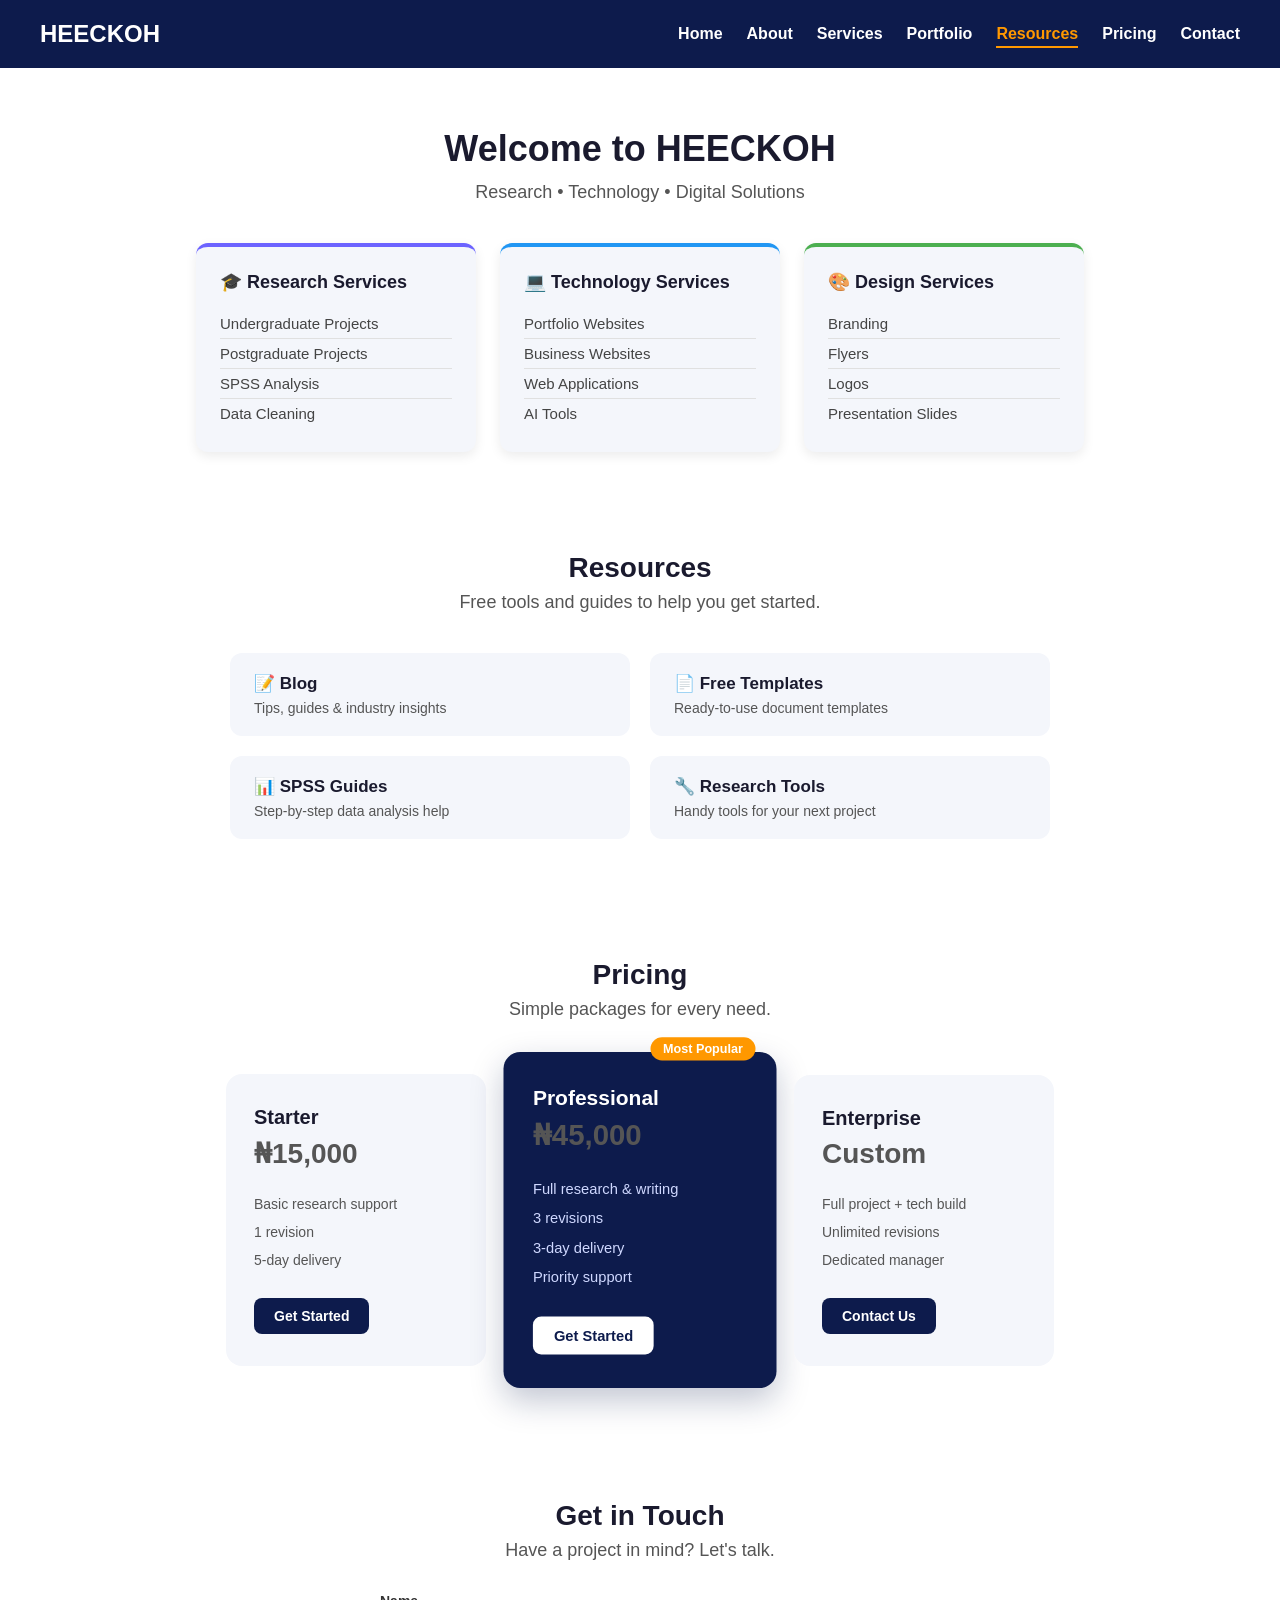
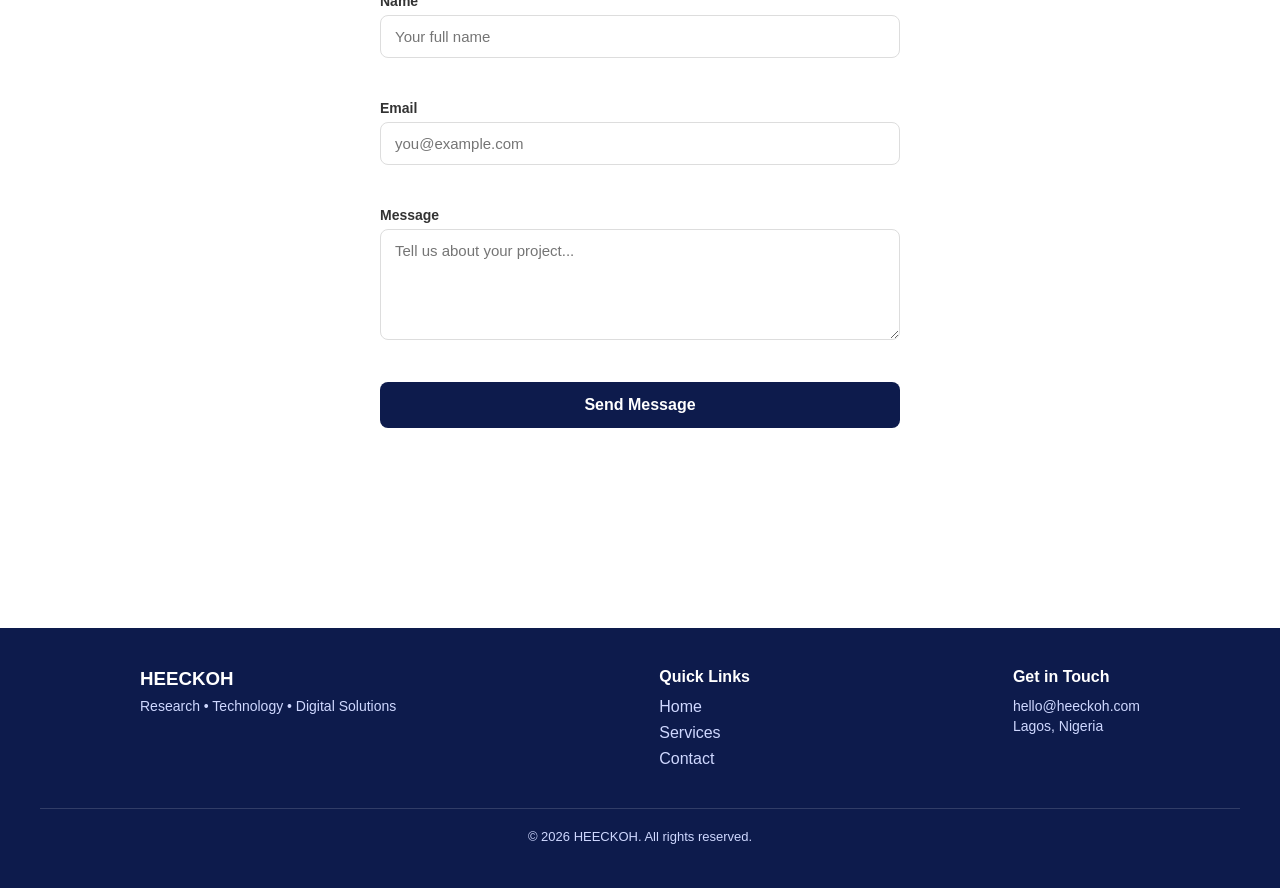
==== index.html @ f9d5b132 "Connect contact form to Formspree with custom thank you redirect" ====
<body>

  <head>
    <meta charset="UTF-8">
    <meta name="viewport" content="width=device-width, initial-scale=1.0">
    <title>HEECKOH - Research • Technology • Digital Solutions</title>
    <meta name="description"
      content="HEECKOH offers research, technology, and design services — from academic projects to full digital products, in Lagos, Nigeria.">
    <link rel="shortcut icon" href="/favicon_io/favicon.ico" type="image/x-icon">
    <link rel="stylesheet" href="style.css">
  </head>

  <body>
    <header>
      <h2>HEECKOH</h2>
      <button class="menu-toggle" id="menuToggle">☰</button>
      <nav id="navMenu">
        <ul>
          <li><a href="#home" data-nav="home">Home</a></li>
          <li><a href="about.html">About</a></li>
          <li><a href="#services" data-nav="services">Services</a></li>
          <li><a href="portfolio.html">Portfolio</a></li>
          <li><a href="#resources" data-nav="resources">Resources</a></li>
          <li><a href="#pricing" data-nav="pricing">Pricing</a></li>
          <li><a href="#contact" data-nav="contact">Contact</a></li>
        </ul>
      </nav>
    </header>

    <main>
      <h1>Welcome to HEECKOH</h1>
      <p>Research • Technology • Digital Solutions</p>
      <!-- SERVICES -->
      <section class="services reveal" id="services">
        <div class="card research">
          <h3>🎓 Research Services</h3>
          <ul>
            <li>Undergraduate Projects</li>
            <li>Postgraduate Projects</li>
            <li>SPSS Analysis</li>
            <li>Data Cleaning</li>
          </ul>
        </div>

        <div class="card technology">
          <h3>💻 Technology Services</h3>
          <ul>
            <li>Portfolio Websites</li>
            <li>Business Websites</li>
            <li>Web Applications</li>
            <li>AI Tools</li>
          </ul>
        </div>

        <div class="card design">
          <h3>🎨 Design Services</h3>
          <ul>
            <li>Branding</li>
            <li>Flyers</li>
            <li>Logos</li>
            <li>Presentation Slides</li>
          </ul>
        </div>
      </section>
      <!-- Resources -->
      <section class="resources reveal" id="resources">
        <h2>Resources</h2>
        <p>Free tools and guides to help you get started.</p>

        <div class="resources-grid">
          <div class="resource-item">
            <h4>📝 Blog</h4>
            <p>Tips, guides & industry insights</p>
          </div>
          <div class="resource-item">
            <h4>📄 Free Templates</h4>
            <p>Ready-to-use document templates</p>
          </div>
          <div class="resource-item">
            <h4>📊 SPSS Guides</h4>
            <p>Step-by-step data analysis help</p>
          </div>
          <div class="resource-item">
            <h4>🔧 Research Tools</h4>
            <p>Handy tools for your next project</p>
          </div>
        </div>
      </section>
      <!-- Pricing -->
      <section class="pricing reveal" id="pricing">
        <h2>Pricing</h2>
        <p>Simple packages for every need.</p>

        <div class="pricing-grid">
          <div class="pricing-card">
            <h3>Starter</h3>
            <p class="price">₦15,000</p>
            <ul>
              <li>Basic research support</li>
              <li>1 revision</li>
              <li>5-day delivery</li>
            </ul>
            <a href="#contact" class="pricing-btn">Get Started</a>
          </div>

          <div class="pricing-card featured">
            <p class="badge">Most Popular</p>
            <h3>Professional</h3>
            <p class="price">₦45,000</p>
            <ul>
              <li>Full research & writing</li>
              <li>3 revisions</li>
              <li>3-day delivery</li>
              <li>Priority support</li>
            </ul>
            <a href="#contact" class="pricing-btn">Get Started</a>
          </div>

          <div class="pricing-card">
            <h3>Enterprise</h3>
            <p class="price">Custom</p>
            <ul>
              <li>Full project + tech build</li>
              <li>Unlimited revisions</li>
              <li>Dedicated manager</li>
            </ul>
            <a href="#contact" class="pricing-btn">Contact Us</a>
          </div>
        </div>
      </section>
      <!-- Contact -->
      <section class="contact reveal" id="contact">
        <h2>Get in Touch</h2>
        <p>Have a project in mind? Let's talk.</p>
        <form class="contact-form" id="contactForm" action="https://formspree.io/f/myegzpjr" method="POST" novalidate>
          <!-- <input type="hidden" name="_redirect" value="https://YOUR-NETLIFY-URL.netlify.app/thank-you.html"> -->
          <div class="form-group">
            <label for="name">Name</label>
            <input type="text" id="name" name="name" placeholder="Your full name">
            <span class="error-message" id="nameError"></span>
          </div>

          <div class="form-group">
            <label for="email">Email</label>
            <input type="email" id="email" name="email" placeholder="you@example.com">
            <span class="error-message" id="emailError"></span>
          </div>

          <div class="form-group">
            <label for="message">Message</label>
            <textarea id="message" name="message" rows="5" placeholder="Tell us about your project..."></textarea>
            <span class="error-message" id="messageError"></span>
          </div>

          <button type="submit" class="submit-btn">Send Message</button>
          <p class="form-success" id="formSuccess"></p>
        </form>
      </section>
    </main>
    <footer>
      <div class="footer-content">
        <div>
          <h3>HEECKOH</h3>
          <p>Research • Technology • Digital Solutions</p>
        </div>

        <div>
          <h4>Quick Links</h4>
          <ul>
            <li><a href="#home">Home</a></li>
            <li><a href="#services">Services</a></li>
            <li><a href="#contact">Contact</a></li>
          </ul>
        </div>

        <div>
          <h4>Get in Touch</h4>
          <p>hello@heeckoh.com</p>
          <p>Lagos, Nigeria</p>
        </div>
      </div>

      <p class="copyright">&copy; 2026 HEECKOH. All rights reserved.</p>
    </footer>
    <button id="backToTop" class="back-to-top" aria-label="Back to top">↑</button>
    <script src="script.js"></script>
  </body>
---- style.css ----
/* Reset default browser spacing */
* {
  margin: 0;
  padding: 0;
  box-sizing: border-box;
}

body {
  opacity: 0;
  transition: opacity 0.6s ease;
}

body.loaded {
  opacity: 1;
}

header {
  transform: translateY(-20px);
  transition: transform 0.6s ease 0.1s;
}

body.loaded header {
  transform: translateY(0);
}

html {
  scroll-behavior: smooth;
}

body {
  font-family: Arial, Helvetica, sans-serif;
  color: #1a1a2e;
}

header {
  background-color: #0d1b4c;
  padding: 20px 40px;
  display: flex;
  justify-content: space-between;
  align-items: center;
}

header h2 {
  color: white;
  font-size: 24px;
}

nav ul {
  list-style: none;
  display: flex;
  gap: 24px;
}

nav a {
  color: white;
  text-decoration: none;
  font-weight: bold;
}

nav a:hover {
  color: #ff9800;
}

main {
  padding: 60px 40px;
  text-align: center;
}

main h1 {
  font-size: 36px;
  margin-bottom: 12px;
}

main p {
  font-size: 18px;
  color: #555;
}

.services {
  display: flex;
  gap: 24px;
  justify-content: center;
  padding: 40px;
  flex-wrap: wrap;
}

.card {
  background-color: #f4f6fb;
  border-radius: 12px;
  padding: 24px;
  width: 280px;
  text-align: left;
  box-shadow: 0 4px 12px rgba(0, 0, 0, 0.08);
  transition: transform 0.2s ease;
}

.card:hover {
  transform: translateY(-6px);
}

.card h3 {
  margin-bottom: 16px;
  font-size: 18px;
}

.card ul {
  list-style: none;
}

.card li {
  padding: 6px 0;
  color: #444;
  font-size: 15px;
  border-bottom: 1px solid #e0e0e0;
}

.card li:last-child {
  border-bottom: none;
}

.card.research {
  border-top: 4px solid #6c63ff;
}

.card.technology {
  border-top: 4px solid #2196f3;
}

.card.design {
  border-top: 4px solid #4caf50;
}


footer {
  background-color: #0d1b4c;
  color: white;
  padding: 40px;
  margin-top: 60px;
}

.footer-content {
  display: flex;
  justify-content: space-between;
  flex-wrap: wrap;
  gap: 32px;
  max-width: 1000px;
  margin: 0 auto;
}

footer h3 {
  margin-bottom: 8px;
}

footer h4 {
  margin-bottom: 12px;
  font-size: 16px;
}

footer ul {
  list-style: none;
}

footer ul li {
  margin-bottom: 8px;
}

footer a {
  color: #cfd8ff;
  text-decoration: none;
}

footer a:hover {
  color: #ff9800;
}

footer p {
  color: #cfd8ff;
  font-size: 14px;
  margin-bottom: 4px;
}

.copyright {
  text-align: center;
  margin-top: 32px;
  padding-top: 20px;
  border-top: 1px solid rgba(255, 255, 255, 0.15);
  font-size: 13px;
}

.about {
  max-width: 800px;
  margin: 0 auto;
  padding: 60px 40px;
  text-align: center;
}

.about h2 {
  font-size: 28px;
  margin-bottom: 20px;
}

.about > p {
  color: #555;
  line-height: 1.6;
  margin-bottom: 40px;
}

.about-grid {
  display: flex;
  gap: 24px;
  text-align: left;
}

.about-item {
  background-color: #f4f6fb;
  border-radius: 12px;
  padding: 24px;
  flex: 1;
  border-left: 4px solid #6c63ff;
}

.about-item h4 {
  margin-bottom: 8px;
}

.about-item p {
  color: #555;
  font-size: 15px;
  line-height: 1.5;
}

.portfolio {
  max-width: 1000px;
  margin: 0 auto;
  padding: 60px 40px;
  text-align: center;
}

.portfolio h2 {
  font-size: 28px;
  margin-bottom: 8px;
}

.portfolio > p {
  color: #555;
  margin-bottom: 40px;
}

.portfolio-grid {
  display: flex;
  gap: 24px;
  flex-wrap: wrap;
  justify-content: center;
}

.portfolio-item {
  width: 280px;
  text-align: left;
}

.portfolio-image {
  width: 100%;
  height: 180px;
  border-radius: 12px;
  margin-bottom: 16px;
}

.research-bg {
  background: linear-gradient(135deg, #6c63ff, #a29bfe);
}

.tech-bg {
  background: linear-gradient(135deg, #2196f3, #64b5f6);
}

.design-bg {
  background: linear-gradient(135deg, #4caf50, #81c784);
}

.portfolio-item h4 {
  margin-bottom: 6px;
}

.portfolio-item p {
  color: #555;
  font-size: 14px;
}

.resources {
  max-width: 900px;
  margin: 0 auto;
  padding: 60px 40px;
  text-align: center;
}

.resources h2 {
  font-size: 28px;
  margin-bottom: 8px;
}

.resources > p {
  color: #555;
  margin-bottom: 40px;
}

.resources-grid {
  display: grid;
  grid-template-columns: repeat(2, 1fr);
  gap: 20px;
  text-align: left;
}

.resource-item {
  background-color: #f4f6fb;
  border-radius: 12px;
  padding: 20px 24px;
  transition: background-color 0.2s ease;
}

.resource-item:hover {
  background-color: #eceffa;
}

.resource-item h4 {
  margin-bottom: 6px;
  font-size: 17px;
}

.resource-item p {
  color: #555;
  font-size: 14px;
}

.pricing {
  max-width: 1000px;
  margin: 0 auto;
  padding: 60px 40px;
  text-align: center;
}

.pricing h2 {
  font-size: 28px;
  margin-bottom: 8px;
}

.pricing > p {
  color: #555;
  margin-bottom: 40px;
}

.pricing-grid {
  display: flex;
  gap: 24px;
  justify-content: center;
  flex-wrap: wrap;
  align-items: center;
}

.pricing-card {
  background-color: #f4f6fb;
  border-radius: 16px;
  padding: 32px 28px;
  width: 260px;
  text-align: left;
  position: relative;
}

.pricing-card.featured {
  background-color: #0d1b4c;
  color: white;
  transform: scale(1.05);
  box-shadow: 0 12px 30px rgba(13, 27, 76, 0.25);
}

.badge {
  position: absolute;
  top: -14px;
  right: 20px;
  background-color: #ff9800;
  color: white;
  font-size: 12px;
  font-weight: bold;
  padding: 4px 12px;
  border-radius: 20px;
}

.pricing-card h3 {
  margin-bottom: 8px;
  font-size: 20px;
}

.price {
  font-size: 28px;
  font-weight: bold;
  margin-bottom: 20px;
}

.pricing-card ul {
  list-style: none;
  margin-bottom: 24px;
}

.pricing-card li {
  padding: 6px 0;
  font-size: 14px;
  color: #555;
}

.pricing-card.featured li {
  color: #cfd8ff;
}

.pricing-btn {
  display: inline-block;
  background-color: #0d1b4c;
  color: white;
  text-decoration: none;
  padding: 10px 20px;
  border-radius: 8px;
  font-size: 14px;
  font-weight: bold;
  transition: opacity 0.2s ease;
}

.pricing-card.featured .pricing-btn {
  background-color: white;
  color: #0d1b4c;
}

.pricing-btn:hover {
  opacity: 0.85;
}

.contact {
  max-width: 600px;
  margin: 0 auto;
  padding: 60px 40px;
  text-align: center;
}

.contact h2 {
  font-size: 28px;
  margin-bottom: 8px;
}

.contact > p {
  color: #555;
  margin-bottom: 32px;
}

.contact-form {
  text-align: left;
  display: flex;
  flex-direction: column;
  gap: 20px;
}

.form-group {
  display: flex;
  flex-direction: column;
  gap: 6px;
}

.form-group label {
  font-size: 14px;
  font-weight: bold;
  color: #333;
}

.form-group input,
.form-group textarea {
  padding: 12px 14px;
  border: 1px solid #ddd;
  border-radius: 8px;
  font-size: 15px;
  font-family: inherit;
  outline: none;
  transition: border-color 0.2s ease;
}

.form-group input:focus,
.form-group textarea:focus {
  border-color: #6c63ff;
}

.form-group textarea {
  resize: vertical;
}

.submit-btn {
  background-color: #0d1b4c;
  color: white;
  border: none;
  padding: 14px 24px;
  border-radius: 8px;
  font-size: 16px;
  font-weight: bold;
  cursor: pointer;
  transition: opacity 0.2s ease;
}

.submit-btn:hover {
  opacity: 0.85;
}

/* Hamburger */
.menu-toggle {
  display: none;
  background: none;
  border: none;
  color: white;
  font-size: 28px;
  cursor: pointer;
}

@media (max-width: 768px) {
 header {
    flex-wrap: wrap;
    padding: 16px 20px;
  }

  .menu-toggle {
    display: block;
  }

  nav {
    width: 100%;
    max-height: 0;
    overflow: hidden;
    transition: max-height 0.3s ease;
  }

  nav.open {
    max-height: 300px;
  }

  nav ul {
    flex-direction: column;
    align-items: center;
    gap: 16px;
    padding: 20px 0;
  }

  main h1 {
    font-size: 28px;
  }

  .services,
  .portfolio-grid,
  .resources-grid {
    flex-direction: column;
    grid-template-columns: 1fr;
    align-items: center;
  }

  .card,
  .portfolio-item,
  .resource-item {
    width: 100%;
    max-width: 340px;
  }

  .about-grid {
    flex-direction: column;
  }

  .pricing-grid {
    flex-direction: column;
    align-items: center;
  }

  .pricing-card.featured {
    transform: scale(1);
  }

  .footer-content {
    flex-direction: column;
    text-align: center;
    gap: 24px;
  }
}

.reveal {
  opacity: 0;
  transform: translateY(30px);
  transition: opacity 0.6s ease, transform 0.6s ease;
}

.reveal.visible {
  opacity: 1;
  transform: translateY(0);
}

nav a.active {
  color: #ff9800;
  position: relative;
}

nav a.active::after {
  content: "";
  position: absolute;
  bottom: -6px;
  left: 0;
  width: 100%;
  height: 2px;
  background-color: #ff9800;
}

.page-hero {
  background-color: #0d1b4c;
  color: white;
  text-align: center;
  padding: 80px 40px;
}

.page-hero h1 {
  font-size: 36px;
  margin-bottom: 12px;
}

.page-hero p {
  color: #cfd8ff;
  font-size: 18px;
}

.case-studies {
  max-width: 1000px;
  margin: 0 auto;
  padding: 60px 40px;
  display: flex;
  flex-direction: column;
  gap: 60px;
}

.case-study {
  display: flex;
  gap: 40px;
  align-items: center;
}

.case-study.reverse {
  flex-direction: row-reverse;
}

.case-image {
  width: 100%;
  max-width: 380px;
  height: 240px;
  border-radius: 16px;
  flex-shrink: 0;
}

.case-content {
  flex: 1;
}

.case-tag {
  display: inline-block;
  background-color: #eceffa;
  color: #0d1b4c;
  font-size: 12px;
  font-weight: bold;
  padding: 4px 12px;
  border-radius: 20px;
  margin-bottom: 12px;
}

.case-content h3 {
  font-size: 22px;
  margin-bottom: 12px;
}

.case-content p {
  color: #555;
  line-height: 1.6;
  margin-bottom: 16px;
}

.case-tags {
  list-style: none;
  display: flex;
  gap: 10px;
  flex-wrap: wrap;
}

.case-tags li {
  background-color: #f4f6fb;
  color: #333;
  font-size: 13px;
  padding: 6px 12px;
  border-radius: 8px;
}

@media (max-width: 768px) {
  .case-study,
  .case-study.reverse {
    flex-direction: column;
  }

  .case-image {
    max-width: 100%;
  }
}

.back-to-top {
  position: fixed;
  bottom: 30px;
  right: 30px;
  width: 48px;
  height: 48px;
  border-radius: 50%;
  background-color: #0d1b4c;
  color: white;
  border: none;
  font-size: 20px;
  cursor: pointer;
  opacity: 0;
  visibility: hidden;
  transform: translateY(10px);
  transition: opacity 0.3s ease, transform 0.3s ease, background-color 0.2s ease;
  z-index: 100;
}

.back-to-top.show {
  opacity: 1;
  visibility: visible;
  transform: translateY(0);
}

.back-to-top:hover {
  background-color: #1a2d6b;
}

.story {
  max-width: 700px;
  margin: 0 auto;
  padding: 60px 40px;
  text-align: center;
}

.story h2 {
  font-size: 28px;
  margin-bottom: 20px;
}

.story p {
  color: #555;
  line-height: 1.7;
  margin-bottom: 16px;
}

.mission-vision {
  max-width: 1000px;
  margin: 0 auto;
  padding: 20px 40px 60px;
  display: flex;
  gap: 24px;
  flex-wrap: wrap;
  justify-content: center;
}

.mv-card {
  background-color: #f4f6fb;
  border-radius: 12px;
  padding: 28px;
  width: 280px;
  text-align: left;
}

.mv-card h3 {
  margin-bottom: 12px;
  font-size: 18px;
}

.mv-card p {
  color: #555;
  font-size: 15px;
  line-height: 1.6;
}

.team {
  background-color: #f9fafc;
  padding: 60px 40px;
  text-align: center;
}

.team h2 {
  font-size: 28px;
  margin-bottom: 8px;
}

.team > p {
  color: #555;
  margin-bottom: 40px;
}

.team-grid {
  display: flex;
  gap: 32px;
  justify-content: center;
  flex-wrap: wrap;
}

.team-member {
  width: 220px;
}

.team-avatar {
  width: 120px;
  height: 120px;
  border-radius: 50%;
  margin: 0 auto 16px;
}

.team-member h4 {
  margin-bottom: 4px;
  font-size: 17px;
}

.team-member p {
  color: #555;
  font-size: 14px;
}

.not-found {
  max-width: 500px;
  margin: 0 auto;
  padding: 100px 40px;
  text-align: center;
}

.error-code {
  font-size: 80px;
  font-weight: bold;
  color: #6c63ff;
  margin-bottom: 0;
  line-height: 1;
}

.not-found h1 {
  font-size: 28px;
  margin: 12px 0 16px;
}

.not-found p {
  color: #555;
  margin-bottom: 32px;
}

.not-found .pricing-btn {
  background-color: #0d1b4c;
}

.error-message {
  color: #e74c3c;
  font-size: 13px;
  min-height: 16px;
}

.form-group input.invalid,
.form-group textarea.invalid {
  border-color: #e74c3c;
}

.form-success {
  color: #2e7d32;
  font-weight: bold;
  text-align: center;
}
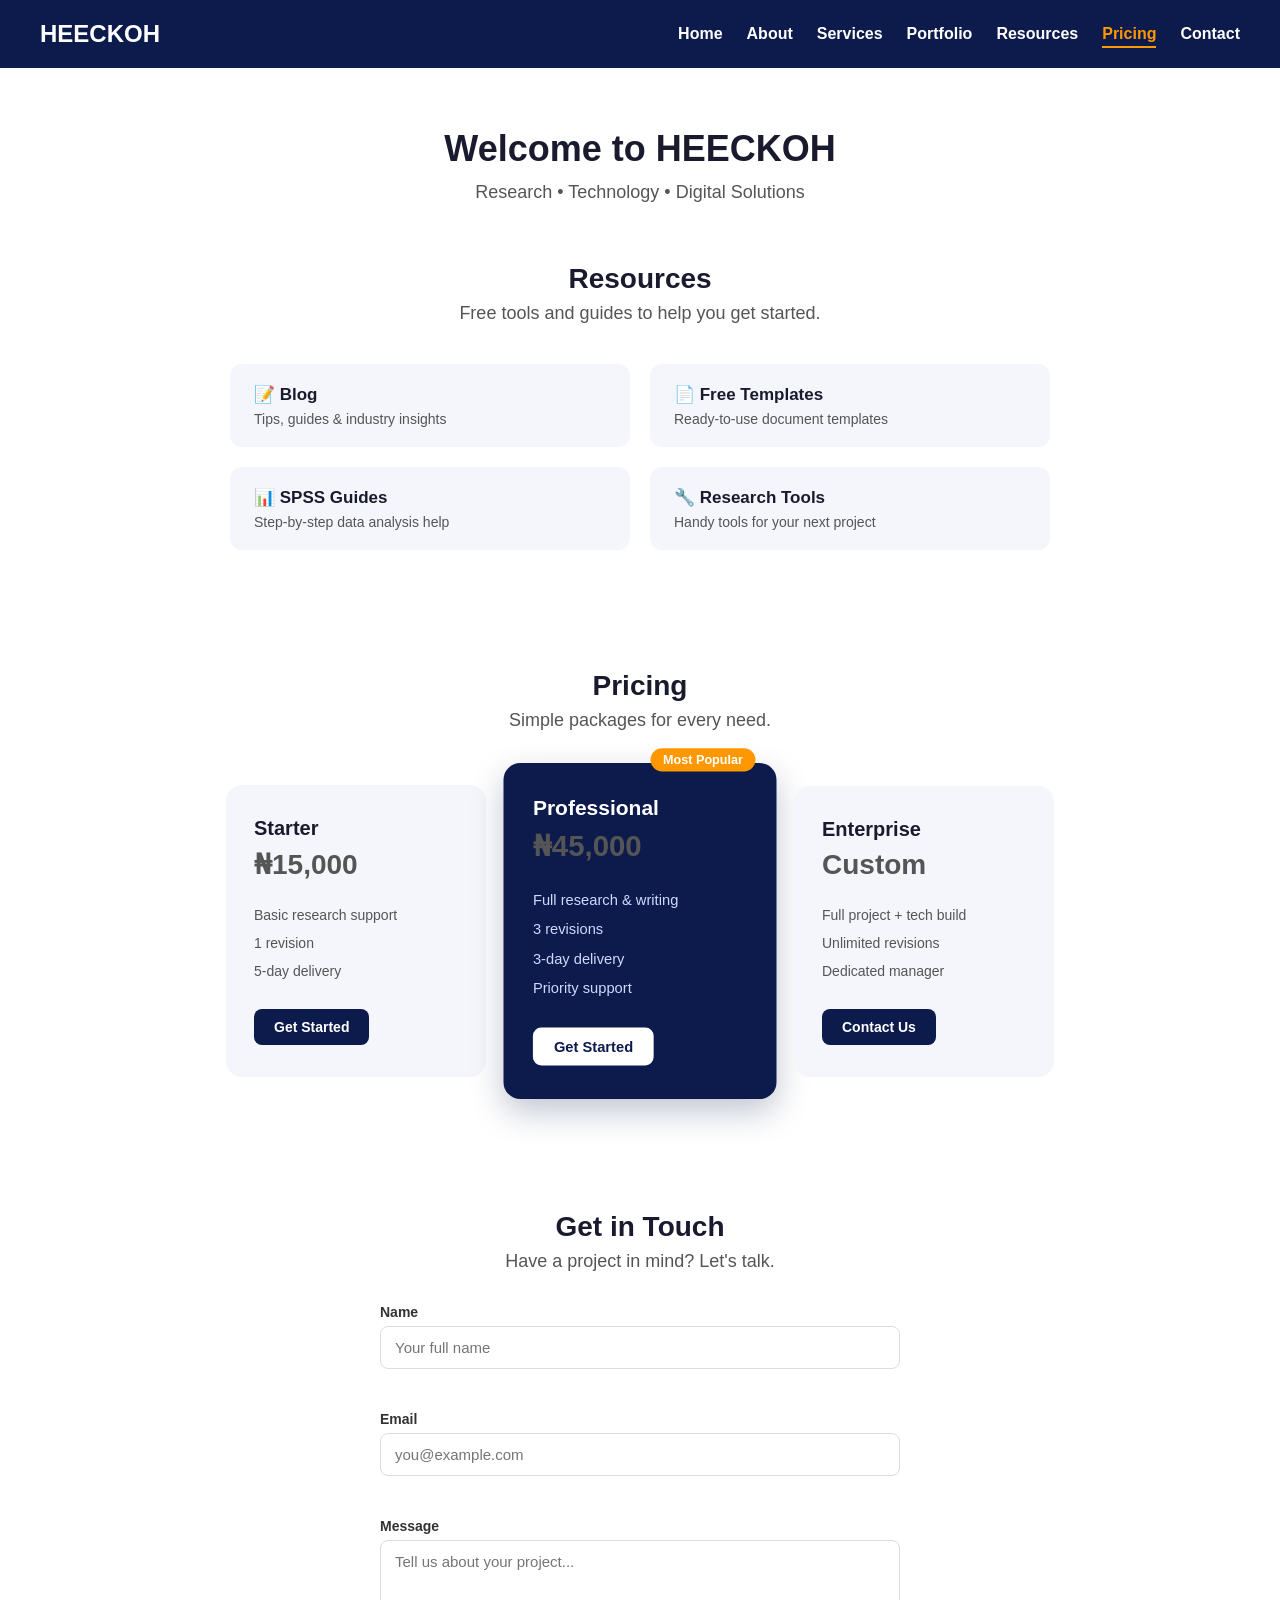
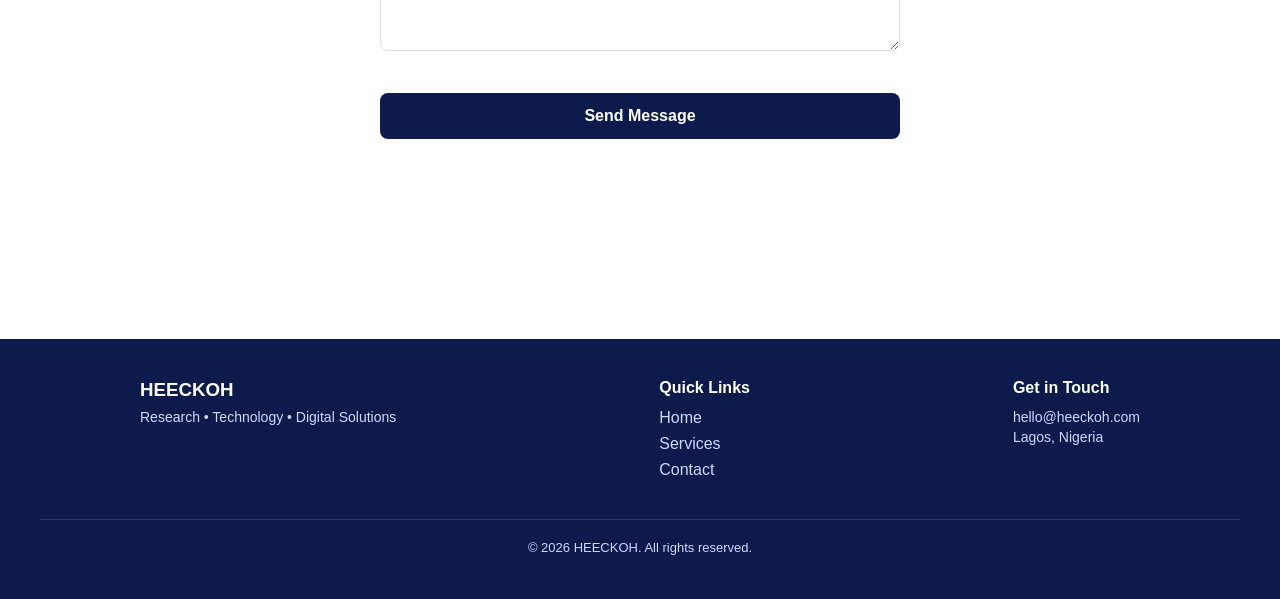
==== commit 4e43f842: "Add dedicated services page with detailed offerings" ====
--- a/index.html
+++ b/index.html
@@ -3,7 +3,7 @@
   <head>
     <meta charset="UTF-8">
     <meta name="viewport" content="width=device-width, initial-scale=1.0">
-    <title>HEECKOH - Research • Technology • Digital Solutions</title>
+    <title>Research • Technology • Digital Solutions </title>
     <meta name="description"
       content="HEECKOH offers research, technology, and design services — from academic projects to full digital products, in Lagos, Nigeria.">
     <link rel="shortcut icon" href="/favicon_io/favicon.ico" type="image/x-icon">
@@ -18,7 +18,7 @@
         <ul>
           <li><a href="#home" data-nav="home">Home</a></li>
           <li><a href="about.html">About</a></li>
-          <li><a href="#services" data-nav="services">Services</a></li>
+          <li><a href="services.html">Services</a></li>
           <li><a href="portfolio.html">Portfolio</a></li>
           <li><a href="#resources" data-nav="resources">Resources</a></li>
           <li><a href="#pricing" data-nav="pricing">Pricing</a></li>
@@ -30,38 +30,7 @@
     <main>
       <h1>Welcome to HEECKOH</h1>
       <p>Research • Technology • Digital Solutions</p>
-      <!-- SERVICES -->
-      <section class="services reveal" id="services">
-        <div class="card research">
-          <h3>🎓 Research Services</h3>
-          <ul>
-            <li>Undergraduate Projects</li>
-            <li>Postgraduate Projects</li>
-            <li>SPSS Analysis</li>
-            <li>Data Cleaning</li>
-          </ul>
-        </div>
-
-        <div class="card technology">
-          <h3>💻 Technology Services</h3>
-          <ul>
-            <li>Portfolio Websites</li>
-            <li>Business Websites</li>
-            <li>Web Applications</li>
-            <li>AI Tools</li>
-          </ul>
-        </div>
-
-        <div class="card design">
-          <h3>🎨 Design Services</h3>
-          <ul>
-            <li>Branding</li>
-            <li>Flyers</li>
-            <li>Logos</li>
-            <li>Presentation Slides</li>
-          </ul>
-        </div>
-      </section>
+     
       <!-- Resources -->
       <section class="resources reveal" id="resources">
         <h2>Resources</h2>
--- a/style.css
+++ b/style.css
@@ -868,4 +868,81 @@
   text-align: center;
 }
 
-
+.service-detail {
+  max-width: 1000px;
+  margin: 0 auto;
+  padding: 60px 40px;
+  display: flex;
+  gap: 50px;
+  align-items: flex-start;
+}
+
+.service-detail.reverse {
+  flex-direction: row-reverse;
+}
+
+.service-icon {
+  width: 100px;
+  height: 100px;
+  border-radius: 50%;
+  flex-shrink: 0;
+  display: flex;
+  align-items: center;
+  justify-content: center;
+  font-size: 42px;
+}
+
+.service-content {
+  flex: 1;
+}
+
+.service-content h2 {
+  font-size: 26px;
+  margin-bottom: 16px;
+}
+
+.service-content > p {
+  color: #555;
+  line-height: 1.7;
+  margin-bottom: 20px;
+}
+
+.service-list {
+  list-style: none;
+  display: grid;
+  grid-template-columns: repeat(2, 1fr);
+  gap: 10px 20px;
+  margin-bottom: 28px;
+}
+
+.service-list li {
+  color: #333;
+  font-size: 14px;
+  padding-left: 20px;
+  position: relative;
+}
+
+.service-list li::before {
+  content: "✓";
+  color: #4caf50;
+  font-weight: bold;
+  position: absolute;
+  left: 0;
+}
+
+@media (max-width: 768px) {
+  .service-detail,
+  .service-detail.reverse {
+    flex-direction: column;
+    align-items: center;
+    text-align: center;
+    gap: 24px;
+  }
+
+  .service-list {
+    grid-template-columns: 1fr;
+    text-align: left;
+  }
+}
+
+
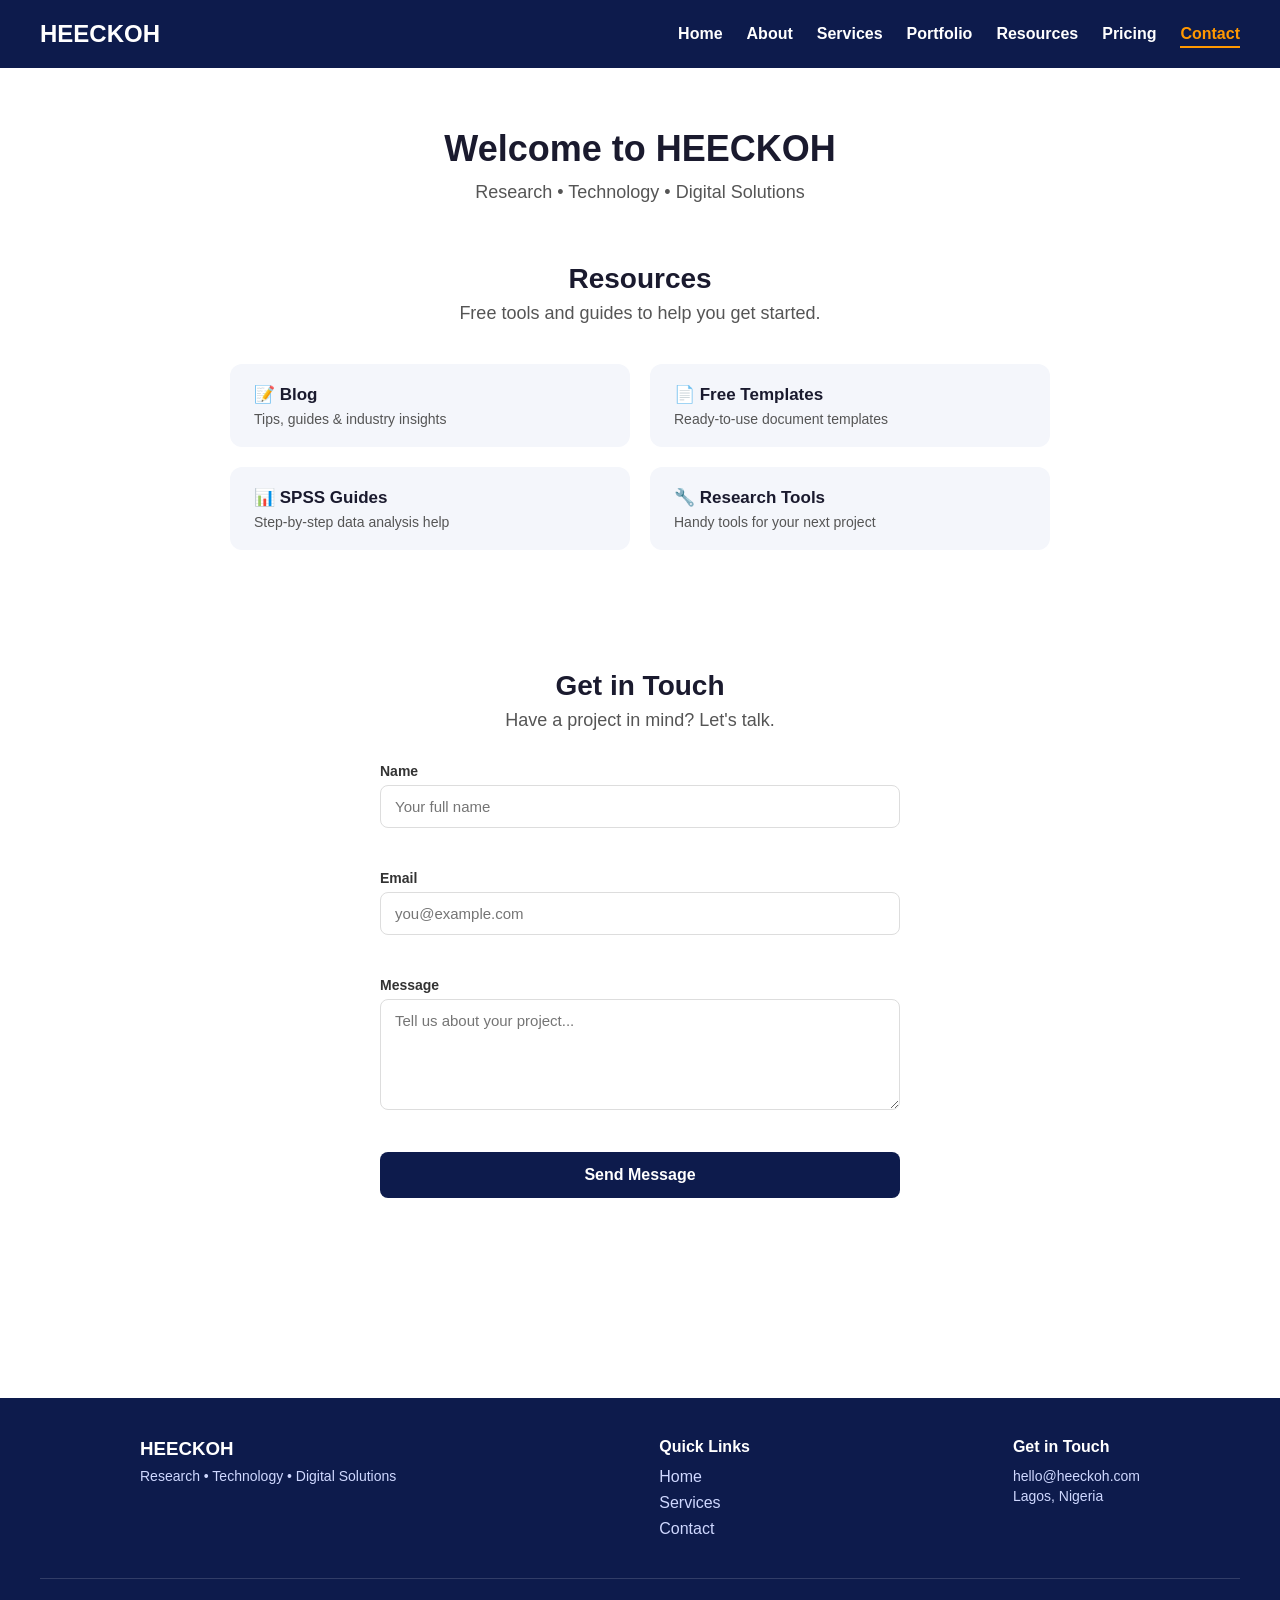
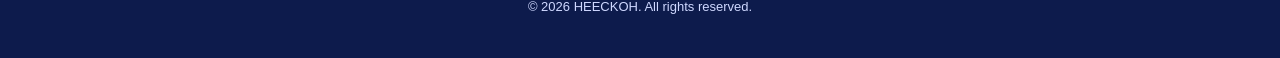
==== commit 89b061a0: "Add dedicated pricing page with FAQ" ====
--- a/index.html
+++ b/index.html
@@ -21,7 +21,7 @@
           <li><a href="services.html">Services</a></li>
           <li><a href="portfolio.html">Portfolio</a></li>
           <li><a href="#resources" data-nav="resources">Resources</a></li>
-          <li><a href="#pricing" data-nav="pricing">Pricing</a></li>
+        <li><a href="pricing.html">Pricing</a></li>
           <li><a href="#contact" data-nav="contact">Contact</a></li>
         </ul>
       </nav>
@@ -55,48 +55,7 @@
           </div>
         </div>
       </section>
-      <!-- Pricing -->
-      <section class="pricing reveal" id="pricing">
-        <h2>Pricing</h2>
-        <p>Simple packages for every need.</p>
-
-        <div class="pricing-grid">
-          <div class="pricing-card">
-            <h3>Starter</h3>
-            <p class="price">₦15,000</p>
-            <ul>
-              <li>Basic research support</li>
-              <li>1 revision</li>
-              <li>5-day delivery</li>
-            </ul>
-            <a href="#contact" class="pricing-btn">Get Started</a>
-          </div>
-
-          <div class="pricing-card featured">
-            <p class="badge">Most Popular</p>
-            <h3>Professional</h3>
-            <p class="price">₦45,000</p>
-            <ul>
-              <li>Full research & writing</li>
-              <li>3 revisions</li>
-              <li>3-day delivery</li>
-              <li>Priority support</li>
-            </ul>
-            <a href="#contact" class="pricing-btn">Get Started</a>
-          </div>
-
-          <div class="pricing-card">
-            <h3>Enterprise</h3>
-            <p class="price">Custom</p>
-            <ul>
-              <li>Full project + tech build</li>
-              <li>Unlimited revisions</li>
-              <li>Dedicated manager</li>
-            </ul>
-            <a href="#contact" class="pricing-btn">Contact Us</a>
-          </div>
-        </div>
-      </section>
+      
       <!-- Contact -->
       <section class="contact reveal" id="contact">
         <h2>Get in Touch</h2>
--- a/style.css
+++ b/style.css
@@ -945,4 +945,34 @@
   }
 }
 
-
+.pricing-faq {
+  max-width: 700px;
+  margin: 60px auto 0;
+  padding: 0 40px;
+}
+
+.pricing-faq h2 {
+  text-align: center;
+  font-size: 26px;
+  margin-bottom: 32px;
+}
+
+.faq-item {
+  padding: 20px 0;
+  border-bottom: 1px solid #eee;
+}
+
+.faq-item h4 {
+  margin-bottom: 8px;
+  font-size: 16px;
+}
+
+.faq-item p {
+  color: #555;
+  font-size: 14px;
+  line-height: 1.6;
+}
+
+
+
+
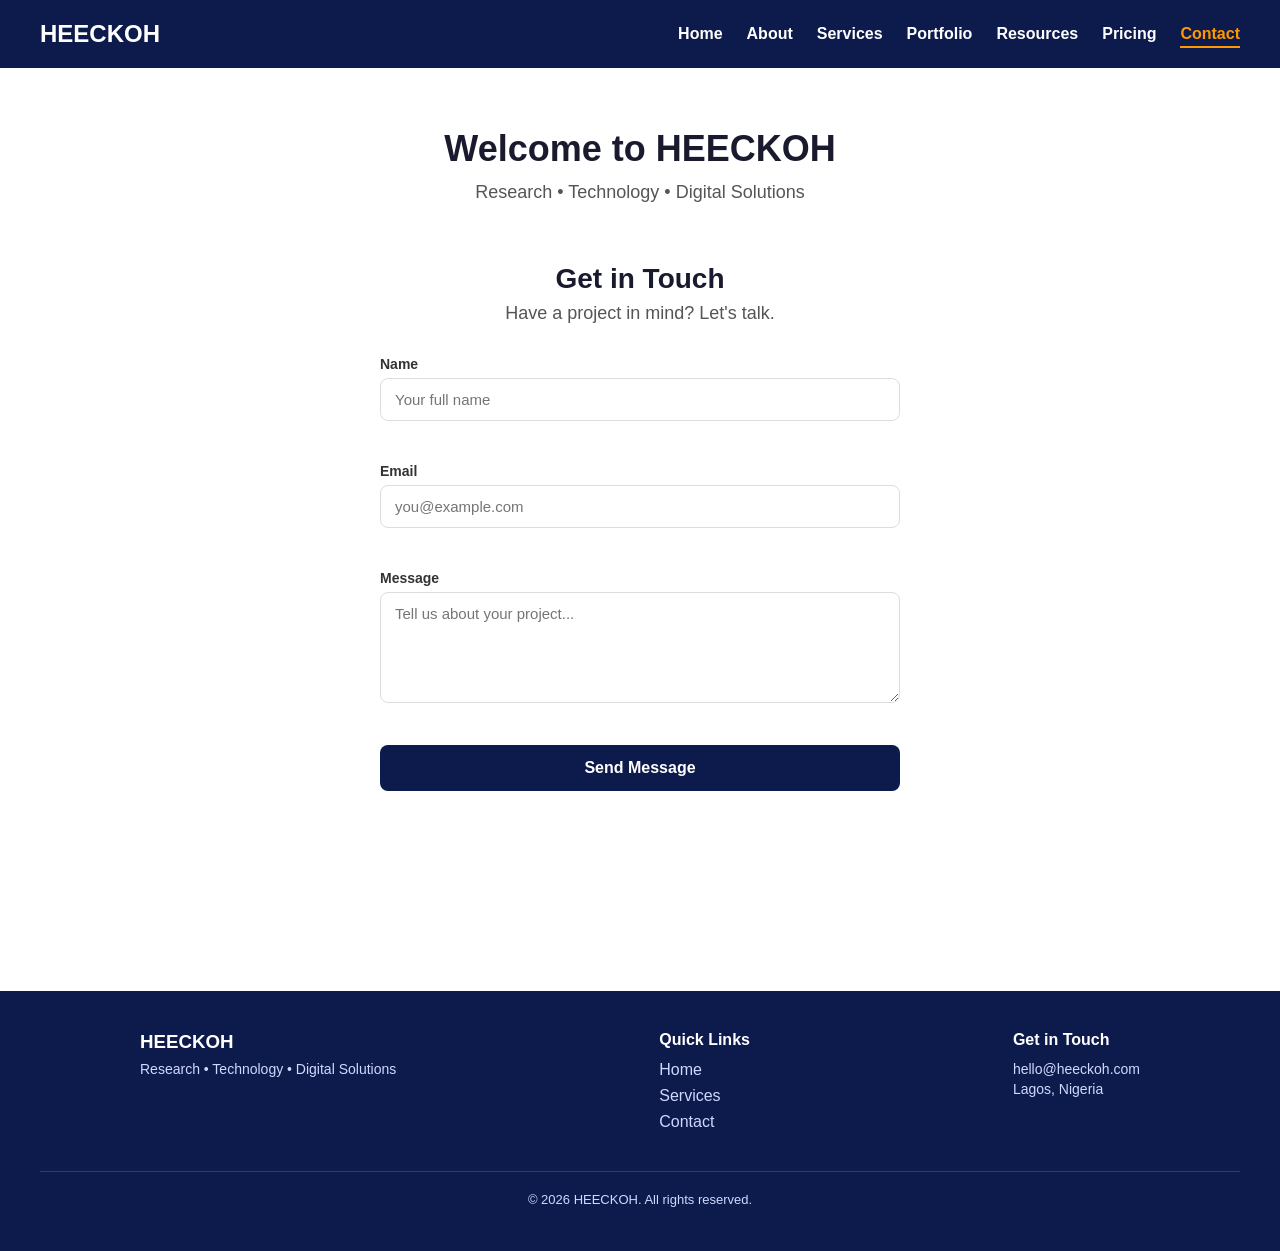
==== commit 59c33e73: "Add blog listing page" ====
--- a/index.html
+++ b/index.html
@@ -20,7 +20,7 @@
           <li><a href="about.html">About</a></li>
           <li><a href="services.html">Services</a></li>
           <li><a href="portfolio.html">Portfolio</a></li>
-          <li><a href="#resources" data-nav="resources">Resources</a></li>
+         <li><a href="blog.html">Resources</a></li>
         <li><a href="pricing.html">Pricing</a></li>
           <li><a href="#contact" data-nav="contact">Contact</a></li>
         </ul>
@@ -30,31 +30,6 @@
     <main>
       <h1>Welcome to HEECKOH</h1>
       <p>Research • Technology • Digital Solutions</p>
-     
-      <!-- Resources -->
-      <section class="resources reveal" id="resources">
-        <h2>Resources</h2>
-        <p>Free tools and guides to help you get started.</p>
-
-        <div class="resources-grid">
-          <div class="resource-item">
-            <h4>📝 Blog</h4>
-            <p>Tips, guides & industry insights</p>
-          </div>
-          <div class="resource-item">
-            <h4>📄 Free Templates</h4>
-            <p>Ready-to-use document templates</p>
-          </div>
-          <div class="resource-item">
-            <h4>📊 SPSS Guides</h4>
-            <p>Step-by-step data analysis help</p>
-          </div>
-          <div class="resource-item">
-            <h4>🔧 Research Tools</h4>
-            <p>Handy tools for your next project</p>
-          </div>
-        </div>
-      </section>
       
       <!-- Contact -->
       <section class="contact reveal" id="contact">
--- a/style.css
+++ b/style.css
@@ -973,6 +973,63 @@
   line-height: 1.6;
 }
 
-
-
-
+.blog-grid {
+  max-width: 1000px;
+  margin: 0 auto;
+  padding: 60px 40px;
+  display: grid;
+  grid-template-columns: repeat(2, 1fr);
+  gap: 32px;
+}
+
+.blog-card {
+  display: block;
+  text-decoration: none;
+  color: inherit;
+  background-color: #f4f6fb;
+  border-radius: 12px;
+  overflow: hidden;
+  transition: transform 0.2s ease, box-shadow 0.2s ease;
+}
+
+.blog-card:hover {
+  transform: translateY(-4px);
+  box-shadow: 0 12px 24px rgba(0, 0, 0, 0.1);
+}
+
+.blog-image {
+  width: 100%;
+  height: 160px;
+}
+
+.blog-card-content {
+  padding: 20px;
+}
+
+.blog-card-content h3 {
+  font-size: 18px;
+  margin: 12px 0 8px;
+}
+
+.blog-card-content p {
+  color: #555;
+  font-size: 14px;
+  line-height: 1.5;
+  margin-bottom: 12px;
+}
+
+.blog-date {
+  color: #888;
+  font-size: 13px;
+}
+
+@media (max-width: 768px) {
+  .blog-grid {
+    grid-template-columns: 1fr;
+  }
+}
+
+
+
+
+
